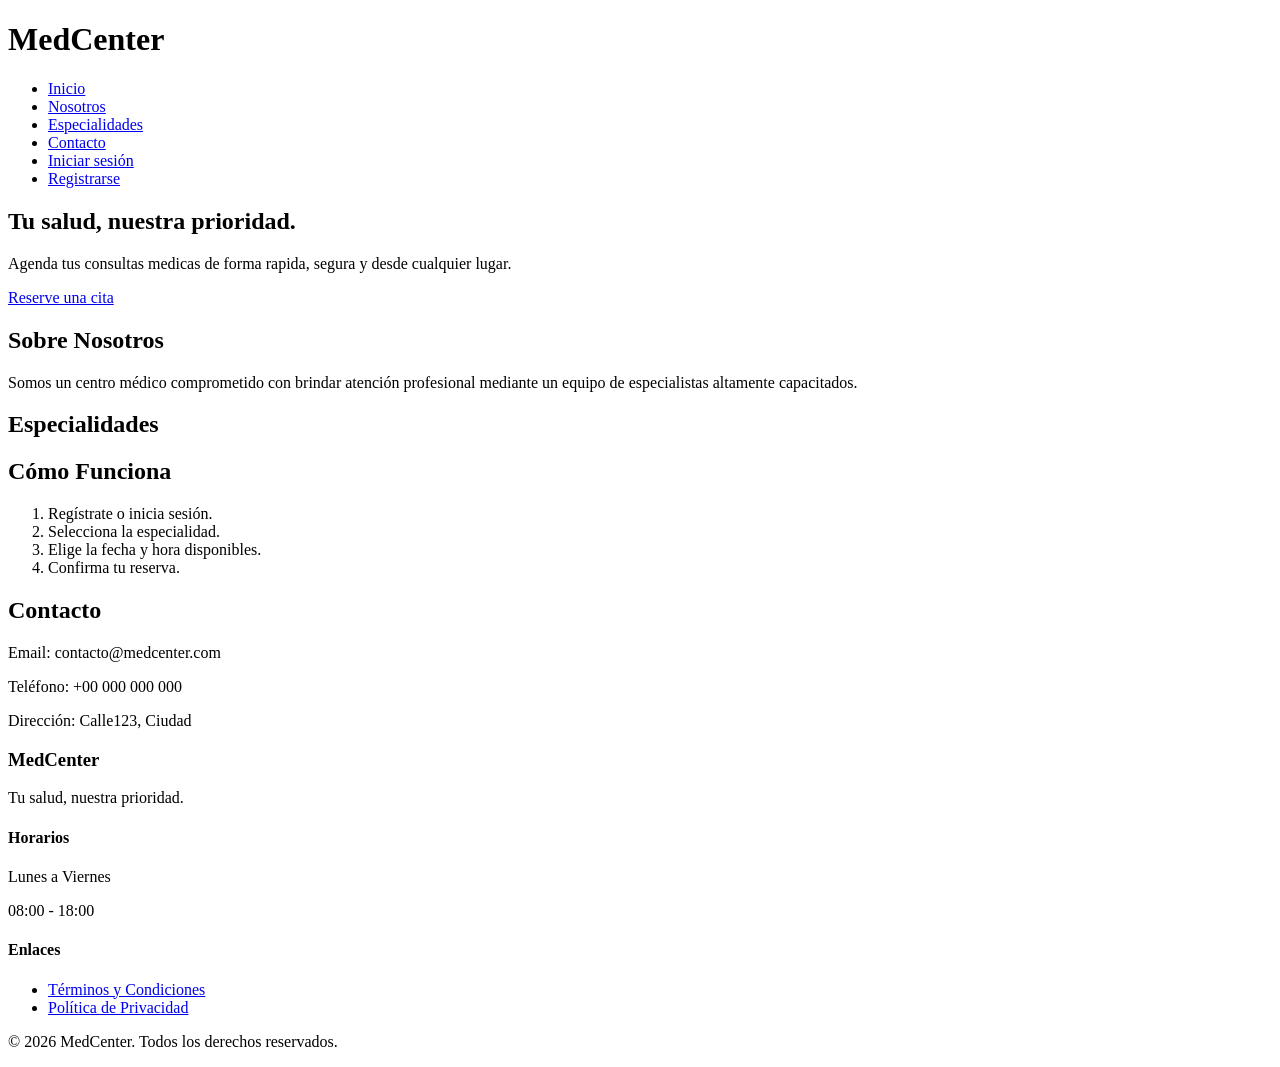
==== frontend/index.html @ b4006acc "login form html" ====
<!DOCTYPE html>
<html lang="es">
<head>
    <meta charset="UTF-8">
    <meta name="viewport" content="width=device-width, initial-scale=1.0">
    <title>MedCenter - Reserva de citas médicas</title>
    <meta name="description" content="Centro médico especializado en brindar atención médica de calidad con un sistema de reservas en línea.">
</head>
<body>

    <header id="header">
        <div class="logo">
            <h1>MedCenter</h1>
        </div>
        <nav id="main-nav">
            <ul>
                <li><a href="#inicio">Inicio</a></li>
                <li><a href="#nosotros">Nosotros</a></li>
                <li><a href="#especialidades">Especialidades</a></li>
                <li><a href="#contacto">Contacto</a></li>
                <li><a href="login.html">Iniciar sesión</a></li>
                <li><a href="register.html">Registrarse</a></li>
            </ul>
        </nav>
    </header>

    <main>
        <section id="inicio" class="hero">
            <h2>Tu salud, nuestra prioridad.</h2>
            <p>
                Agenda tus consultas medicas de forma rapida,
                segura y desde cualquier lugar.
            </p>
            <a href="register.html" class="btn">
                Reserve una cita
            </a>
        </section>

        <section id="nosotros">
            <h2>Sobre Nosotros</h2>
            <p>
                Somos un centro médico comprometido con brindar
                atención profesional mediante un equipo de
                especialistas altamente capacitados.
            </p>
        </section>

        <section id="especialidades">
            <h2>Especialidades</h2>
            <div class="especialidades-grid">
                <!-- cards -->
            </div>
        </section>

        <section id="como-funciona">
            <h2>Cómo Funciona</h2>
            <ol>
                <li>Regístrate o inicia sesión.</li>
                <li>Selecciona la especialidad.</li>
                <li>Elige la fecha y hora disponibles.</li>
                <li>Confirma tu reserva.</li>
            </ol>
        </section>

        <section id="contacto">
            <h2>Contacto</h2>
            <p>Email: contacto@medcenter.com</p>
            <p>Teléfono: +00 000 000 000</p>
            <p>Dirección: Calle123, Ciudad</p>
        </section>

    </main>

    <footer>
        <div class="footer-content">
            <div>
                <h3>MedCenter</h3>
                <p>Tu salud, nuestra prioridad.</p>
            </div>

            <div>
                <h4>Horarios</h4>
                <p>Lunes a Viernes</p>
                <p>08:00 - 18:00</p>
            </div>

            <div>
                <h4>Enlaces</h4>
                <ul>

                    <li><a href="#">Términos y Condiciones</a></li>

                    <li><a href="#">Política de Privacidad</a></li>
                </ul>
            </div>
        </div>
        <div>
            <p>&copy; 2026 MedCenter. Todos los derechos reservados.</p>
        </div>
    </footer>

</body>
</html>
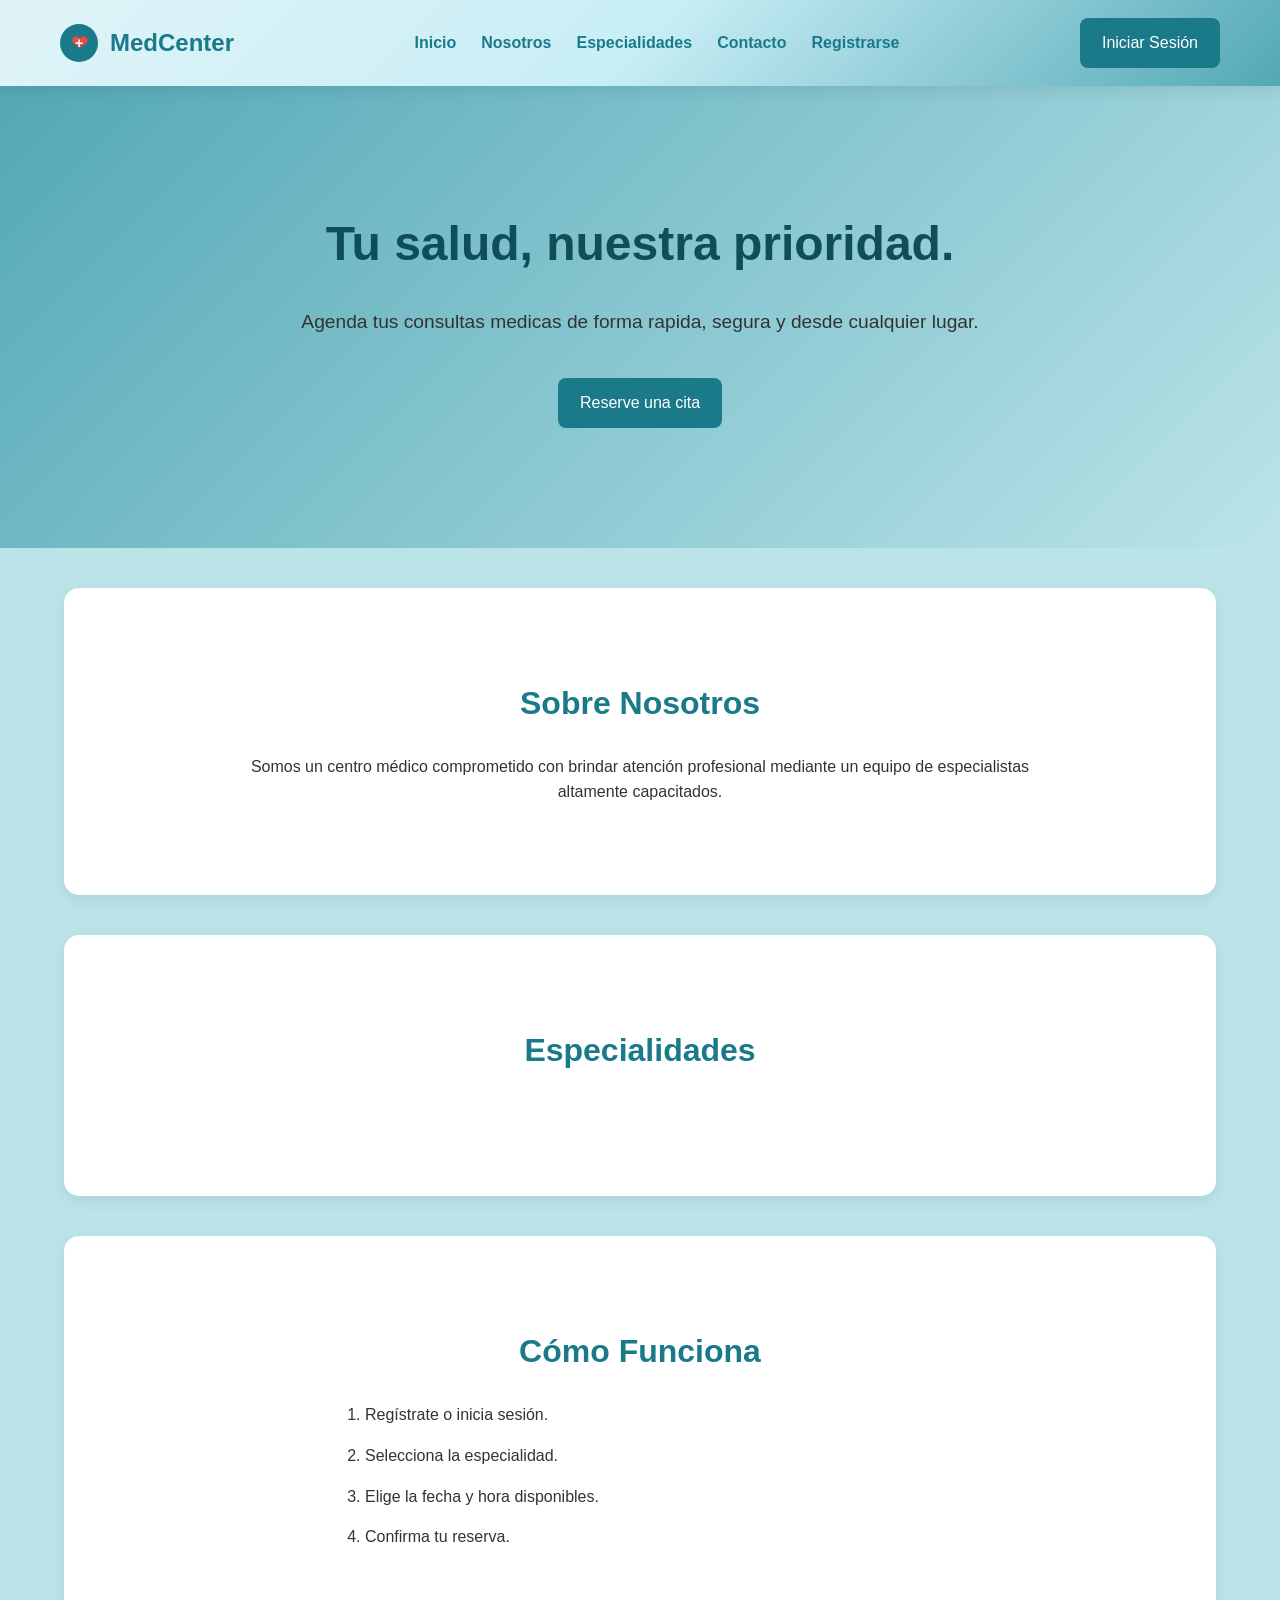
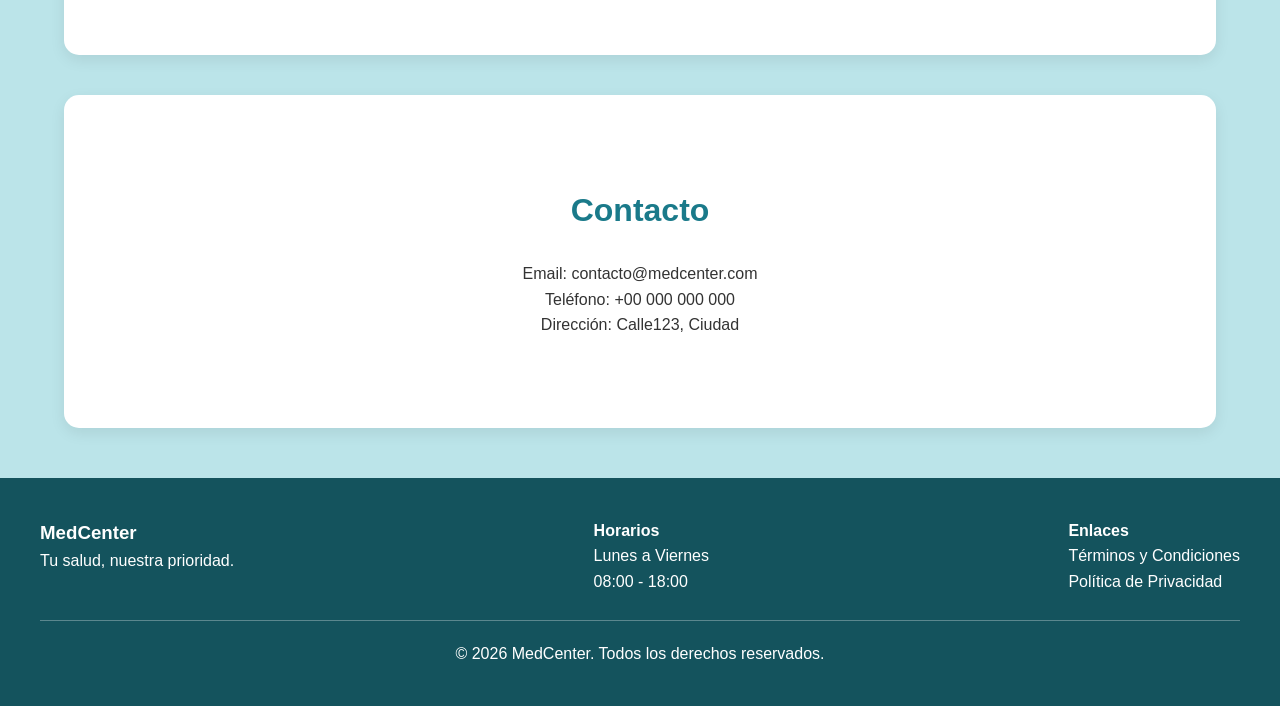
==== commit 7bd74dd2: "css" ====
--- a/frontend/index.html
+++ b/frontend/index.html
@@ -5,23 +5,23 @@
     <meta name="viewport" content="width=device-width, initial-scale=1.0">
     <title>MedCenter - Reserva de citas médicas</title>
     <meta name="description" content="Centro médico especializado en brindar atención médica de calidad con un sistema de reservas en línea.">
+    <link rel="stylesheet" href="css/style.css">
 </head>
 <body>
 
     <header id="header">
-        <div class="logo">
-            <h1>MedCenter</h1>
-        </div>
+        <a href="#" class="logo">
+            <span class="logo-icon"></span>
+                MedCenter
+        </a>
         <nav id="main-nav">
-            <ul>
-                <li><a href="#inicio">Inicio</a></li>
-                <li><a href="#nosotros">Nosotros</a></li>
-                <li><a href="#especialidades">Especialidades</a></li>
-                <li><a href="#contacto">Contacto</a></li>
-                <li><a href="login.html">Iniciar sesión</a></li>
-                <li><a href="register.html">Registrarse</a></li>
-            </ul>
+            <a href="#inicio">Inicio</a>
+            <a href="#nosotros">Nosotros</a>
+            <a href="#especialidades">Especialidades</a>
+            <a href="#contacto">Contacto</a>
+            <a href="register.html">Registrarse</a>
         </nav>
+        <a href="login.html" class="btn-started">Iniciar Sesión</a>
     </header>
 
     <main>
--- a/frontend/css/style.css
+++ b/frontend/css/style.css
@@ -0,0 +1,311 @@
+* {
+    margin: 0;
+    padding: 0;
+    box-sizing: border-box;
+}
+
+:root {
+    --primary: #53a8b6;
+    --primary-dark: #1a7a8a;
+    --secondary: #bbe4e9;
+    --light: #f8fcfd;
+    --white: #ffffff;
+    --text: #333333;
+    --shadow: 0 5px 15px rgba(0,0,0,.08);
+}
+
+body {
+    font-family: "Segoe UI", Tahoma, Geneva, Verdana, sans-serif;
+    background: var(--secondary);
+    color: var(--text);
+    line-height: 1.6;
+}
+
+header {
+    display: flex;
+    justify-content: space-between;
+    align-items: center;
+
+    padding: 18px 60px;
+
+    background: linear-gradient(
+        135deg,
+        #e0f4f8,
+        #c8eef5,
+        #53a8b6
+    );
+
+    box-shadow: var(--shadow);
+
+    position: sticky;
+    top: 0;
+
+    z-index: 100;
+}
+
+.logo {
+    display: flex;
+    align-items: center;
+    gap: 12px;
+
+    text-decoration: none;
+    color: var(--primary-dark);
+
+    font-size: 1.5rem;
+    font-weight: bold;
+}
+
+.logo-icon {
+
+    width: 38px;
+    height: 38px;
+
+    border-radius: 50%;
+
+    background: var(--primary-dark);
+
+    display: flex;
+    justify-content: center;
+    align-items: center;
+
+    position: relative;
+}
+
+.logo-icon::before {
+
+    content: "❤";
+
+    color: #e74c3c;
+
+    font-size: 20px;
+}
+
+.logo-icon::after {
+
+    content: "+";
+
+    position: absolute;
+
+    color: white;
+
+    font-size: 14px;
+
+    font-weight: bold;
+}
+
+#main-nav {
+
+    display: flex;
+
+    gap: 25px;
+}
+
+#main-nav a {
+
+    text-decoration: none;
+
+    color: var(--primary-dark);
+
+    font-weight: 600;
+
+    transition: .3s;
+}
+
+#main-nav a:hover {
+
+    color: white;
+}
+
+.btn,
+.btn-started {
+
+    display: inline-block;
+
+    text-decoration: none;
+
+    background: var(--primary-dark);
+
+    color: white;
+
+    padding: 12px 22px;
+
+    border-radius: 8px;
+
+    transition: .3s;
+}
+
+.btn:hover,
+.btn-started:hover {
+
+    background: #145964;
+
+    transform: translateY(-2px);
+}
+
+.hero {
+
+    text-align: center;
+
+    padding: 120px 20px;
+
+    background: linear-gradient(
+        135deg,
+        #53a8b6,
+        #bbe4e9
+    );
+}
+
+.hero h2 {
+
+    font-size: 3rem;
+
+    margin-bottom: 25px;
+
+    color: #0f4e59;
+}
+
+.hero p {
+
+    max-width: 700px;
+
+    margin: auto;
+
+    margin-bottom: 40px;
+
+    font-size: 1.2rem;
+}
+
+section {
+
+    padding: 90px 40px;
+}
+
+section h2 {
+
+    text-align: center;
+
+    margin-bottom: 25px;
+
+    color: var(--primary-dark);
+
+    font-size: 2rem;
+}
+
+#nosotros,
+#especialidades,
+#como-funciona,
+#contacto {
+
+    width: 90%;
+
+    margin: 40px auto;
+
+    background: white;
+
+    border-radius: 15px;
+
+    box-shadow: var(--shadow);
+}
+
+#nosotros p,
+#contacto p {
+
+    max-width: 800px;
+
+    margin: auto;
+
+    text-align: center;
+}
+
+.especialidades-grid {
+
+    display: grid;
+
+    grid-template-columns: repeat(auto-fit,minmax(250px,1fr));
+
+    gap: 25px;
+
+    margin-top: 30px;
+}
+
+.card {
+
+    background: #f7fbfc;
+
+    border-radius: 10px;
+
+    padding: 25px;
+
+    box-shadow: var(--shadow);
+
+    transition: .3s;
+}
+
+.card:hover {
+
+    transform: translateY(-5px);
+}
+
+#como-funciona ol {
+
+    max-width: 600px;
+
+    margin: auto;
+
+    padding-left: 25px;
+}
+
+#como-funciona li {
+
+    margin-bottom: 15px;
+}
+
+footer {
+
+    background: #14535d;
+
+    color: white;
+
+    margin-top: 50px;
+
+    padding: 40px;
+}
+
+.footer-content {
+
+    display: flex;
+
+    justify-content: space-between;
+
+    flex-wrap: wrap;
+
+    gap: 30px;
+
+    margin-bottom: 25px;
+}
+
+.footer-content ul {
+
+    list-style: none;
+}
+
+.footer-content a {
+
+    color: white;
+
+    text-decoration: none;
+}
+
+.footer-content a:hover {
+
+    text-decoration: underline;
+}
+
+footer > div:last-child {
+
+    text-align: center;
+
+    border-top: 1px solid rgba(255,255,255,.3);
+
+    padding-top: 20px;
+}
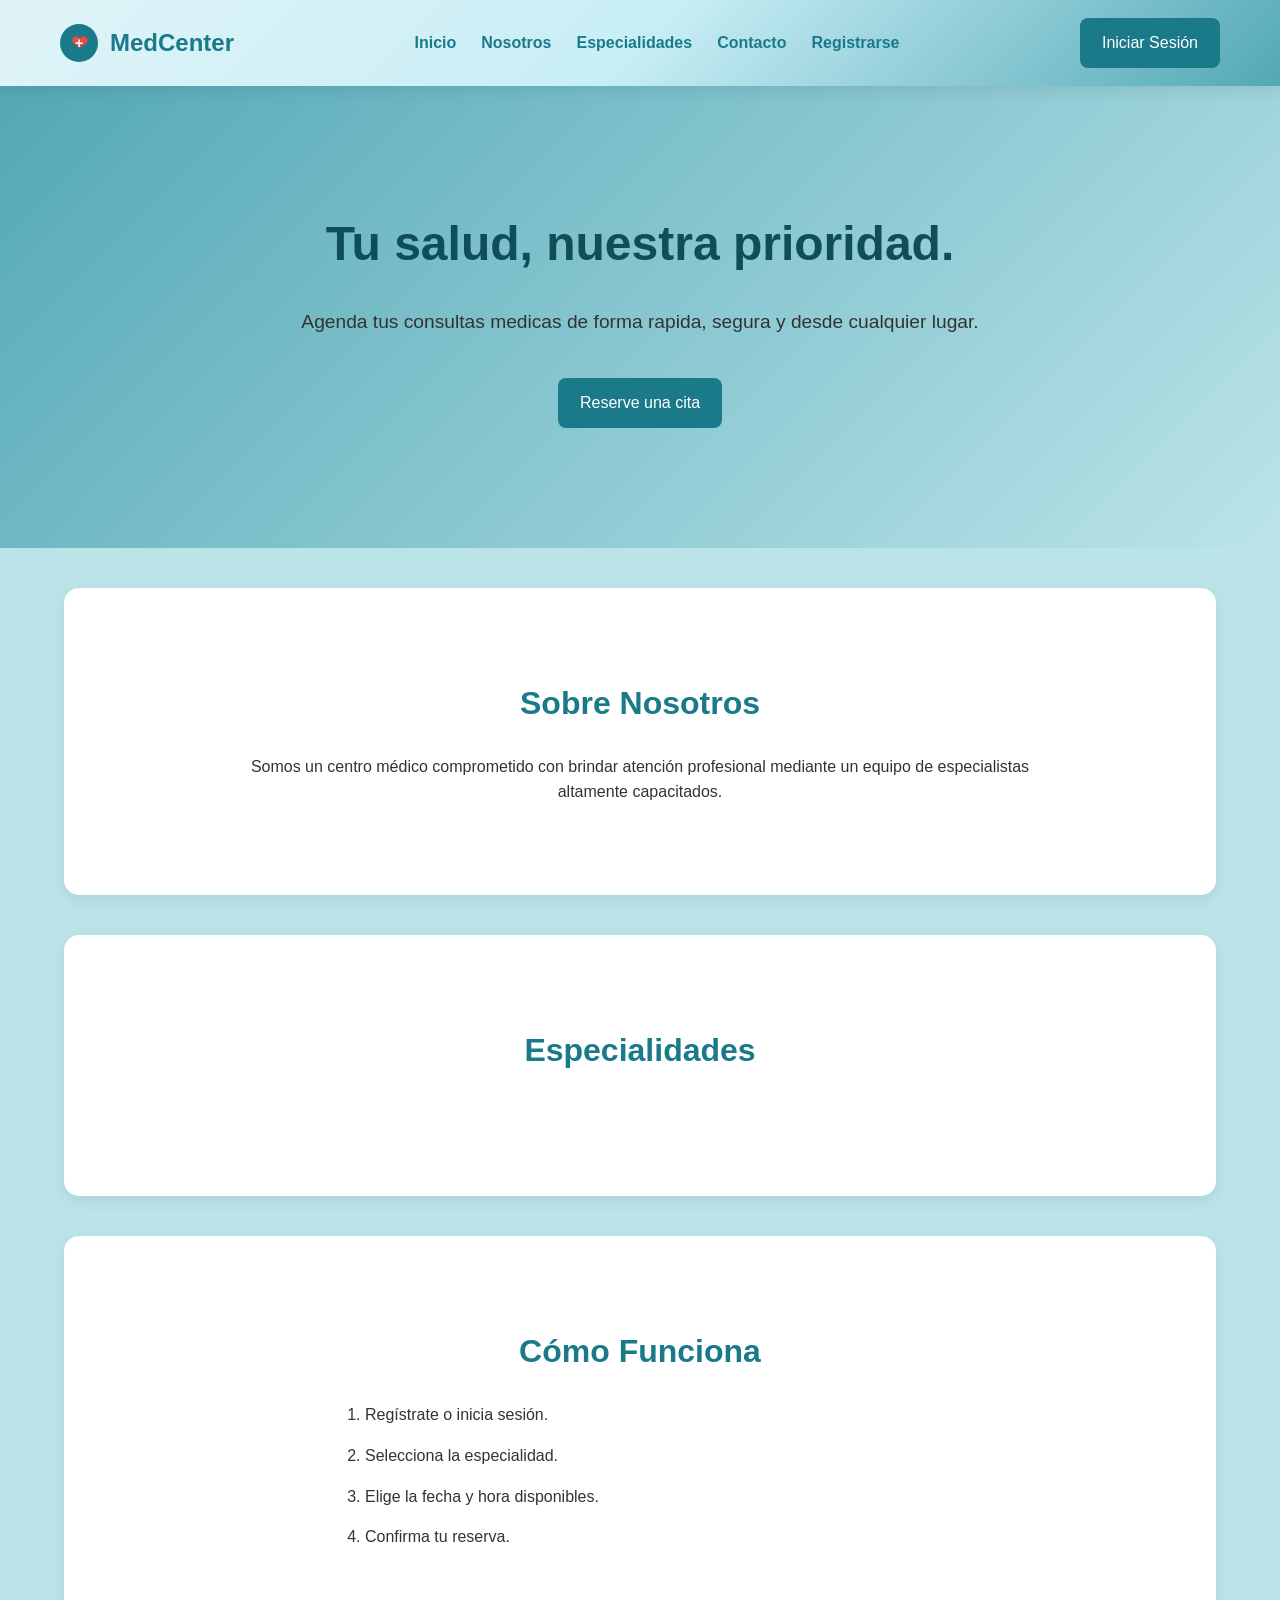
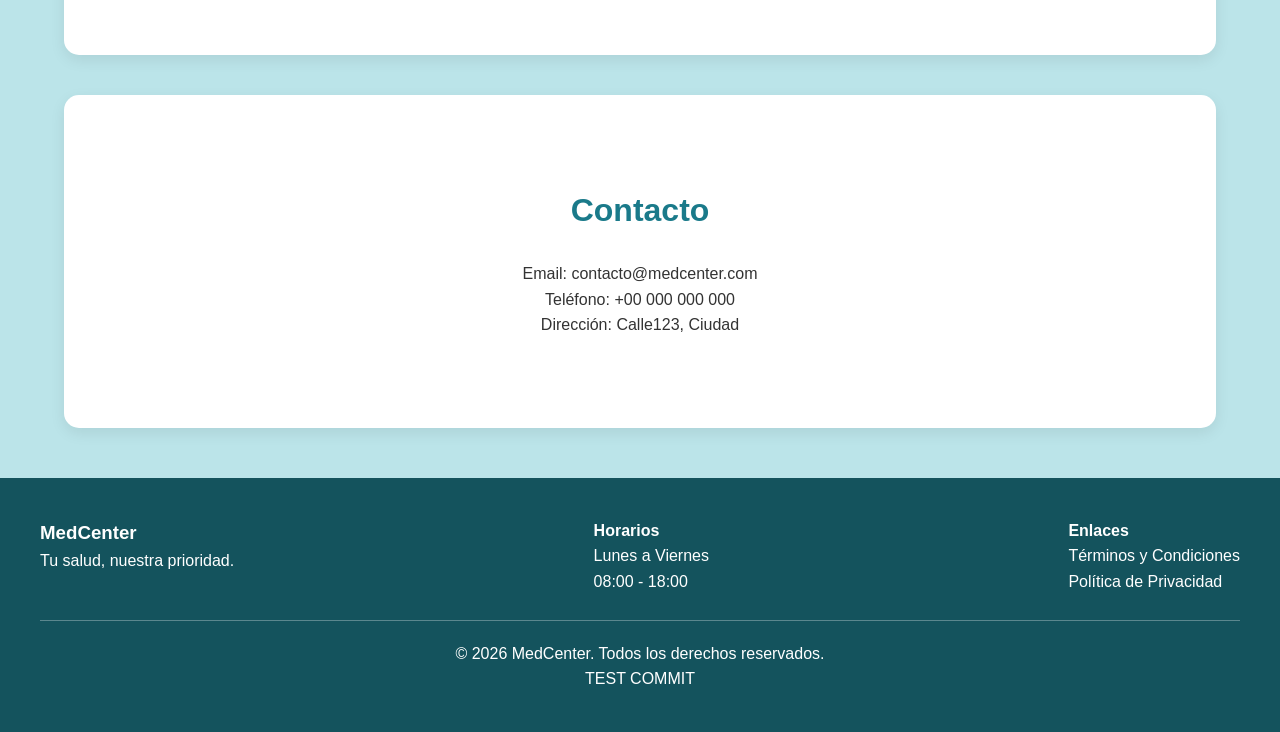
==== commit 8ce78bb3: "commit test" ====
--- a/frontend/index.html
+++ b/frontend/index.html
@@ -96,6 +96,7 @@
         </div>
         <div>
             <p>&copy; 2026 MedCenter. Todos los derechos reservados.</p>
+            <p>TEST COMMIT</a></p>
         </div>
     </footer>
 
